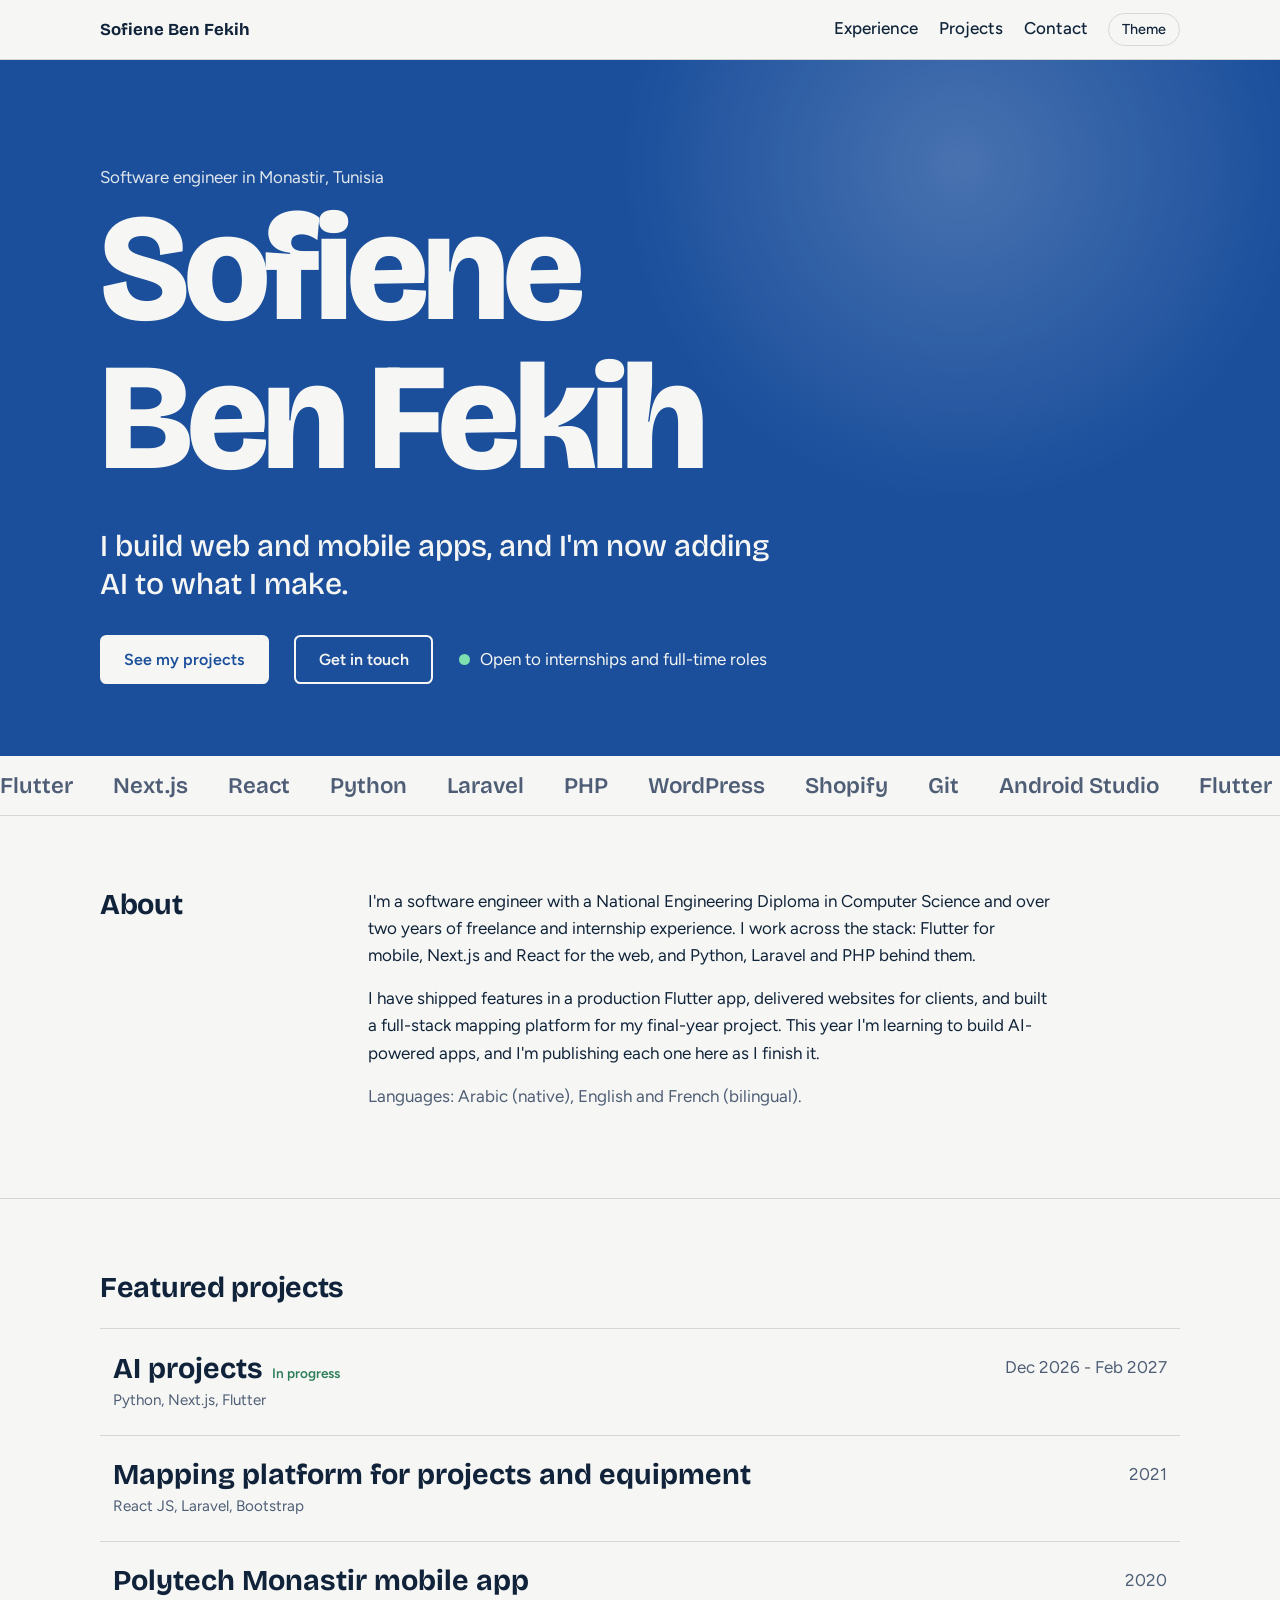
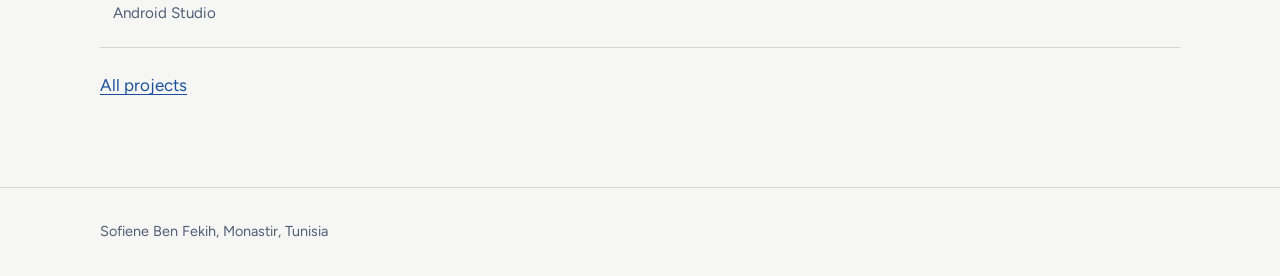
==== index.html @ e3798265 "portfolio v1" ====
<!DOCTYPE html><html lang="en"><head><title>Sofiene Ben Fekih - Software Engineer</title><meta name="description" content="Portfolio of Sofiene Ben Fekih, a software engineer in Monastir, Tunisia, building web and mobile apps with Flutter, Next.js, Python and Laravel."><meta charset="utf-8"><meta name="viewport" content="width=device-width,initial-scale=1"><link rel="icon" href="data:image/svg+xml,%3Csvg xmlns=%27http://www.w3.org/2000/svg%27 viewBox=%270 0 100 100%27%3E%3Crect width=%27100%27 height=%27100%27 rx=%2722%27 fill=%27%231B4F9C%27/%3E%3Ctext x=%2750%27 y=%2768%27 font-size=%2758%27 font-family=%27Arial%27 font-weight=%27700%27 text-anchor=%27middle%27 fill=%27white%27%3ES%3C/text%3E%3C/svg%3E"><link rel="preconnect" href="https://fonts.googleapis.com"><link rel="preconnect" href="https://fonts.gstatic.com" crossorigin><link href="https://fonts.googleapis.com/css2?family=Bricolage+Grotesque:opsz,wght@12..96,500;12..96,700;12..96,800&family=Figtree:wght@400;500;600&display=swap" rel="stylesheet"><link rel="stylesheet" href="assets/style.css"></head><body>
<header class="bar"><div class="wrap"><a class="brand" href="index.html">Sofiene Ben Fekih</a><nav aria-label="Main"><a href="experience.html">Experience</a><a href="projects.html">Projects</a><a href="contact.html">Contact</a><button id="theme" type="button">Theme</button></nav></div></header>
<main>
<div class="hero"><div class="wrap">
<p class="place">Software engineer in Monastir, Tunisia</p>
<h1 aria-label="Sofiene Ben Fekih"><span class="l"><span>Sofiene</span></span><span class="l"><span>Ben Fekih</span></span></h1>
<p class="lede">I build web and mobile apps, and I'm now adding AI to what I make.</p>
<div class="cta"><a class="btn" href="projects.html">See my projects</a><a class="btn o" href="contact.html">Get in touch</a><span class="status">Open to internships and full-time roles</span></div>
</div></div>
<div class="mq" id="mq" aria-hidden="true"></div>
<section><div class="wrap grid"><h2>About</h2><div class="measure">
<p>I'm a software engineer with a National Engineering Diploma in Computer Science and over two years of freelance and internship experience. I work across the stack: Flutter for mobile, Next.js and React for the web, and Python, Laravel and PHP behind them.</p>
<p>I have shipped features in a production Flutter app, delivered websites for clients, and built a full-stack mapping platform for my final-year project. This year I'm learning to build AI-powered apps, and I'm publishing each one here as I finish it.</p>
<p class="muted">Languages: Arabic (native), English and French (bilingual).</p></div></div></section>
<section><div class="wrap"><h2 style="margin-bottom:1.5rem">Featured projects</h2><div class="rows" id="featured"></div><p style="margin-top:1.5rem"><a href="projects.html">All projects</a></p></div></section>
</main>
<footer><div class="wrap">Sofiene Ben Fekih, Monastir, Tunisia</div></footer><script src="assets/data.js"></script><script src="assets/main.js"></script></body></html>
---- assets/style.css ----
:root{--paper:#F6F7F4;--ink:#10233A;--muted:#4F5E76;--line:#D3D9D2;--link:#1B4F9C;--blue:#1B4F9C;--on:#F6F7F4;--glass:rgba(246,247,244,.85);--row:#E9EEE9;--ok:#2E7D5B;--d:"Bricolage Grotesque","Segoe UI",system-ui,sans-serif;--b:"Figtree","Segoe UI",system-ui,sans-serif;color-scheme:light}
@media(prefers-color-scheme:dark){:root:not([data-theme=light]){--paper:#0C1726;--ink:#E8EDF4;--muted:#9BA9BF;--line:#223249;--link:#8FB5F2;--glass:rgba(12,23,38,.85);--row:#13233A;--ok:#5CC49A;color-scheme:dark}}
:root[data-theme=dark]{--paper:#0C1726;--ink:#E8EDF4;--muted:#9BA9BF;--line:#223249;--link:#8FB5F2;--glass:rgba(12,23,38,.85);--row:#13233A;--ok:#5CC49A;color-scheme:dark}
@view-transition{navigation:auto}
*,*::before,*::after{box-sizing:border-box}
html{scroll-behavior:smooth}
body{margin:0;background:var(--paper);color:var(--ink);font:400 1.0625rem/1.6 var(--b);-webkit-font-smoothing:antialiased}
a{color:var(--link);text-underline-offset:.2em}
:focus-visible{outline:3px solid var(--link);outline-offset:3px;border-radius:3px}
.hero :focus-visible{outline-color:var(--on)}
.wrap{width:min(1080px,100% - 2.5rem);margin-inline:auto}
p{margin:0 0 1rem}.muted{color:var(--muted)}.measure{max-width:62ch}
h1,h2,h3{font-family:var(--d);margin:0;line-height:1.15}
h2{font-size:1.8rem;font-weight:700;letter-spacing:-.01em}h3{font-size:1.25rem;font-weight:700}

/* bar */
.bar{position:sticky;top:0;z-index:5;background:var(--glass);backdrop-filter:blur(12px);border-bottom:1px solid var(--line);view-transition-name:bar}
.bar .wrap{display:flex;justify-content:space-between;align-items:center;gap:1rem;flex-wrap:wrap;padding-block:.8rem}
.brand{font:700 1.05rem var(--d);color:var(--ink);text-decoration:none}
.bar nav{display:flex;gap:1.3rem;align-items:center;flex-wrap:wrap;font-weight:500}
.bar nav a{color:var(--ink);text-decoration:none;border-bottom:2px solid transparent}
.bar nav a:hover,.bar nav a[aria-current]{border-bottom-color:var(--link)}
#theme{font:inherit;font-size:.9rem;color:var(--ink);background:none;border:1px solid var(--line);border-radius:2rem;padding:.25rem .8rem;cursor:pointer}
#theme:hover{border-color:var(--link)}

/* hero */
.hero{color:var(--on);background:radial-gradient(520px circle at var(--x,75%) var(--y,15%),rgba(255,255,255,.2),transparent 65%),var(--blue);padding-block:clamp(3rem,9vw,6.5rem) clamp(2.5rem,6vw,4.5rem)}
.hero a{color:var(--on)}
.hero .place{margin:0 0 .6rem;opacity:.9}
.hero h1{font-weight:800;font-size:clamp(3.2rem,12.5vw,9.5rem);line-height:.92;letter-spacing:-.035em}
.hero h1 .l{display:block;overflow:hidden;padding-bottom:.06em}
.hero h1 .l span{display:block;animation:rise .9s cubic-bezier(.2,.7,.2,1) both}
.hero h1 .l:nth-child(2) span{animation-delay:.12s}
@keyframes rise{from{transform:translateY(105%)}}
.sub h1{font-size:clamp(2.6rem,8vw,5.5rem);font-weight:800;letter-spacing:-.03em}
.lede{max-width:34ch;margin:1.8rem 0 0;font:500 clamp(1.3rem,3vw,1.9rem)/1.25 var(--d)}
.cta{display:flex;flex-wrap:wrap;align-items:center;gap:1rem 1.6rem;margin-top:2rem}
.btn{display:inline-block;font:600 1rem var(--b);padding:.8rem 1.4rem;border-radius:.4rem;text-decoration:none;cursor:pointer;border:2px solid var(--on);background:var(--on);color:var(--blue)!important}
.btn.o{background:none;color:var(--on)!important}
.btn:hover{transform:translateY(-2px)}.btn{transition:transform .15s}
.status{display:flex;align-items:center;gap:.6rem}
.status::before{content:"";width:.7rem;height:.7rem;border-radius:50%;background:#7EE0B0}

/* marquee */
.mq{overflow:hidden;border-bottom:1px solid var(--line);padding:1rem 0;font:600 1.4rem var(--d);color:var(--muted)}
.mq div{display:flex;gap:2.5rem;width:max-content;animation:mq 34s linear infinite}
.mq:hover div{animation-play-state:paused}
@keyframes mq{to{transform:translateX(-50%)}}

/* sections */
section{padding-block:clamp(2.5rem,6vw,4.5rem);border-bottom:1px solid var(--line)}
.grid{display:grid;grid-template-columns:minmax(0,220px) minmax(0,1fr);gap:1.5rem 3rem}
.tl{border-left:2px solid var(--line);padding-left:1.6rem;margin-left:.4rem}
.tl article{position:relative;padding-bottom:2rem}.tl article:last-child{padding-bottom:0}
.tl article::before{content:"";position:absolute;left:calc(-1.6rem - 7px);top:.5rem;width:12px;height:12px;border-radius:50%;background:var(--blue);border:2px solid var(--paper)}
.tl .when{color:var(--muted);font-size:.92rem}.tl p{margin:.3rem 0 0;max-width:62ch}
dl{margin:0}.sk div{display:grid;grid-template-columns:minmax(0,160px) 1fr;gap:.2rem 2rem;padding-block:.8rem;border-top:1px solid var(--line)}
.sk div:first-child{border-top:0;padding-top:0}.sk dt{font-weight:600}.sk dd{margin:0}

/* project rows */
.filters{display:flex;flex-wrap:wrap;gap:.6rem;margin-bottom:1.5rem}
.chip{font:500 .95rem var(--b);color:var(--ink);background:none;border:1px solid var(--line);border-radius:2rem;padding:.4rem 1rem;cursor:pointer}
.chip[aria-pressed=true]{background:var(--blue);border-color:var(--blue);color:#fff}
.rows{border-top:1px solid var(--line)}
.row{display:grid;grid-template-columns:minmax(0,1fr) auto;gap:.2rem 1.5rem;width:100%;padding:1.4rem .8rem;text-align:left;font:inherit;color:inherit;text-decoration:none;background:none;border:0;border-bottom:1px solid var(--line);cursor:pointer;transition:background .2s,padding .2s}
.row:hover{background:var(--row);padding-left:1.4rem}
.row h3{font-size:clamp(1.3rem,3vw,1.8rem)}.row .t{color:var(--muted);font-size:.95rem;grid-column:1}.row .y{grid-row:1;grid-column:2;color:var(--muted);align-self:center}
.badge{font:600 .85rem var(--b);color:var(--ok);margin-left:.6rem}
dialog{width:min(640px,100% - 2rem);max-height:88vh;border:1px solid var(--line);border-radius:.8rem;background:var(--paper);color:var(--ink);padding:1.8rem}
dialog[open]{animation:pop .25s ease-out}dialog::backdrop{background:rgba(5,12,22,.6);backdrop-filter:blur(3px)}
@keyframes pop{from{opacity:0;transform:translateY(14px) scale(.98)}}
dialog ul{padding-left:1.2rem;margin:1rem 0}dialog li{margin-bottom:.4rem}
.x{float:right;font:inherit;background:none;border:1px solid var(--line);color:var(--ink);border-radius:2rem;padding:.2rem .9rem;cursor:pointer}

/* contact */
.mail{display:inline-block;font:800 clamp(1.5rem,5vw,3rem)/1.1 var(--d);letter-spacing:-.02em;word-break:break-all}
.copy{margin-left:.8rem;font:500 .95rem var(--b);color:var(--link);background:none;border:1px solid var(--line);border-radius:2rem;padding:.3rem .9rem;cursor:pointer}
form{display:grid;gap:1rem;max-width:34rem;margin-top:2rem}
label{display:grid;gap:.3rem;font-weight:600}
input,textarea{font:inherit;color:var(--ink);background:var(--row);border:1px solid var(--line);border-radius:.4rem;padding:.7rem .9rem}
.go{justify-self:start;background:var(--blue);border-color:var(--blue);color:#fff!important}
footer{padding-block:2rem;color:var(--muted);font-size:.9rem}

@media(max-width:760px){.grid,.sk div{grid-template-columns:1fr}.grid{gap:1.2rem}}
@media(prefers-reduced-motion:reduce){*{animation:none!important;transition:none!important}html{scroll-behavior:auto}}
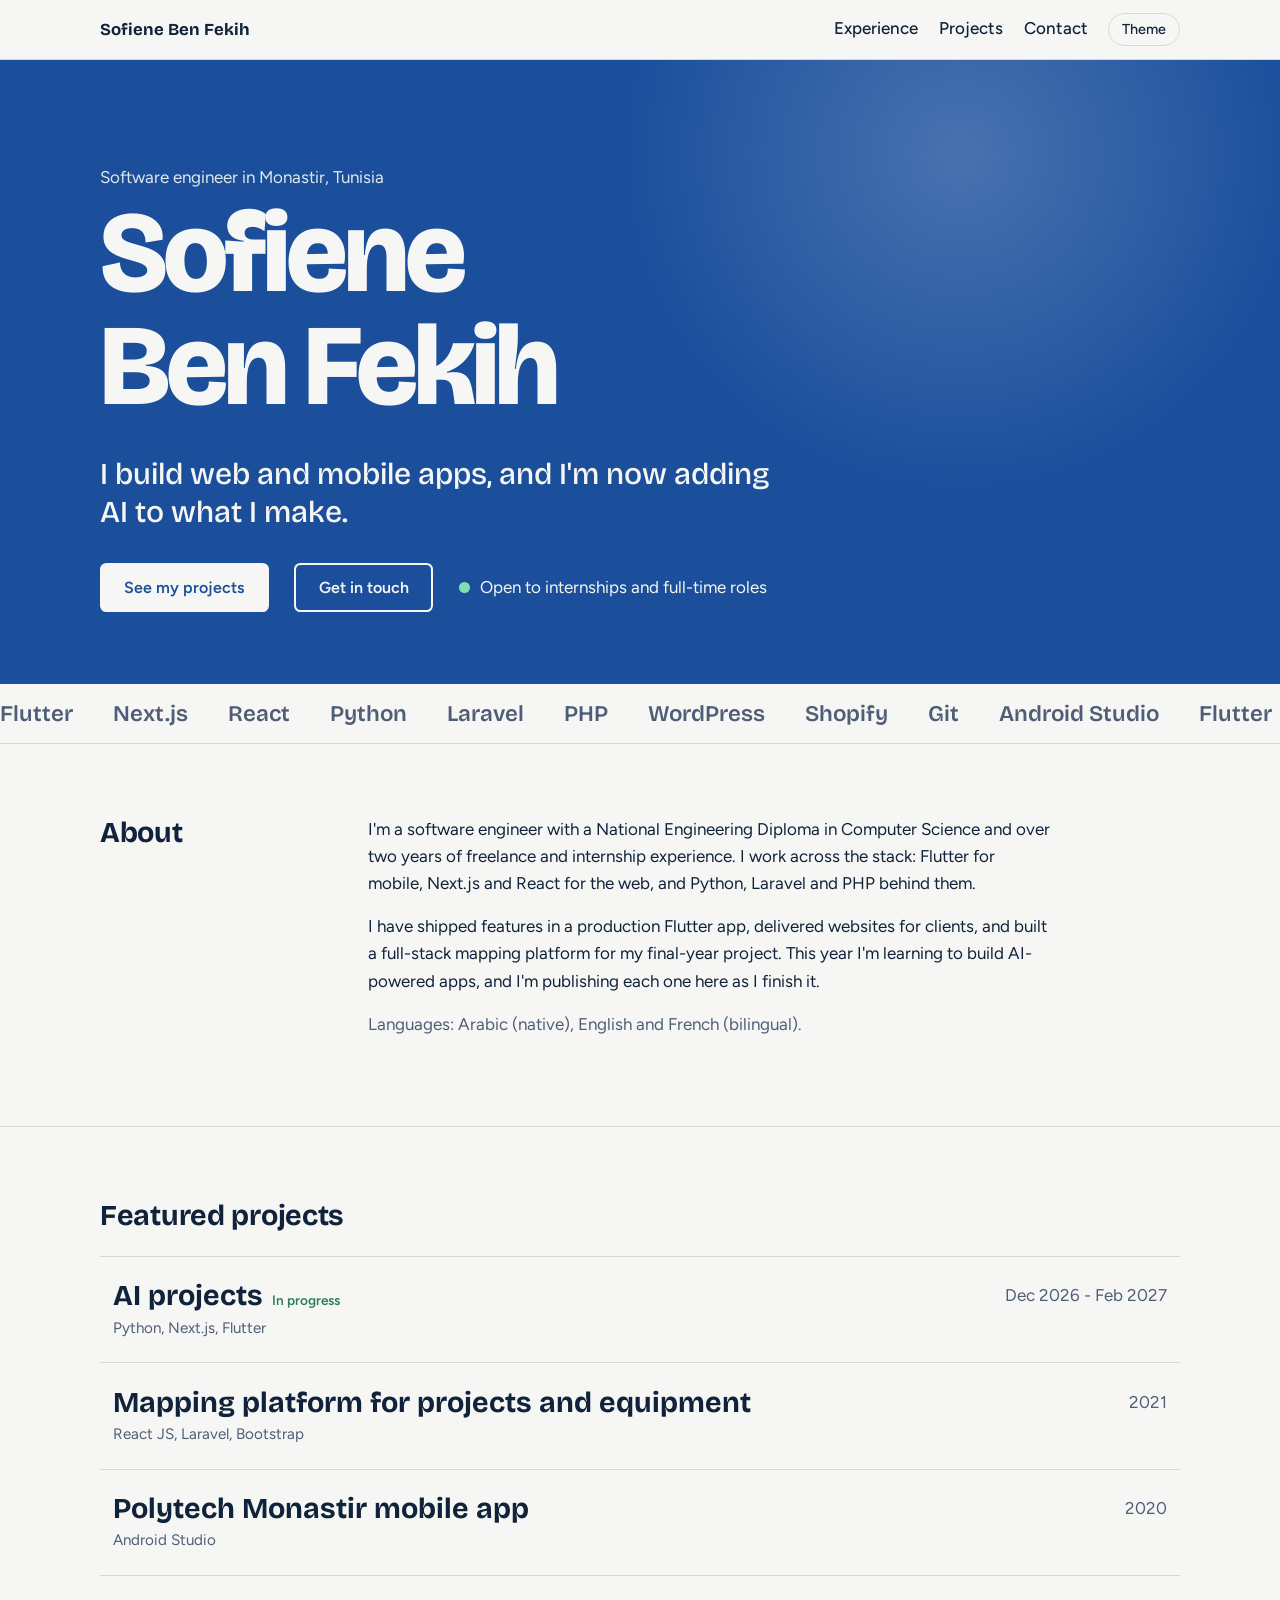
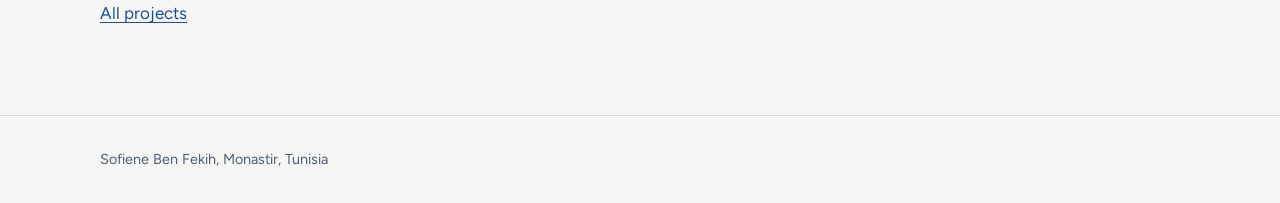
==== commit b7f61b37: "portfolio v2" ====
--- a/index.html
+++ b/index.html
@@ -1,11 +1,13 @@
 <!DOCTYPE html><html lang="en"><head><title>Sofiene Ben Fekih - Software Engineer</title><meta name="description" content="Portfolio of Sofiene Ben Fekih, a software engineer in Monastir, Tunisia, building web and mobile apps with Flutter, Next.js, Python and Laravel."><meta charset="utf-8"><meta name="viewport" content="width=device-width,initial-scale=1"><link rel="icon" href="data:image/svg+xml,%3Csvg xmlns=%27http://www.w3.org/2000/svg%27 viewBox=%270 0 100 100%27%3E%3Crect width=%27100%27 height=%27100%27 rx=%2722%27 fill=%27%231B4F9C%27/%3E%3Ctext x=%2750%27 y=%2768%27 font-size=%2758%27 font-family=%27Arial%27 font-weight=%27700%27 text-anchor=%27middle%27 fill=%27white%27%3ES%3C/text%3E%3C/svg%3E"><link rel="preconnect" href="https://fonts.googleapis.com"><link rel="preconnect" href="https://fonts.gstatic.com" crossorigin><link href="https://fonts.googleapis.com/css2?family=Bricolage+Grotesque:opsz,wght@12..96,500;12..96,700;12..96,800&family=Figtree:wght@400;500;600&display=swap" rel="stylesheet"><link rel="stylesheet" href="assets/style.css"></head><body>
 <header class="bar"><div class="wrap"><a class="brand" href="index.html">Sofiene Ben Fekih</a><nav aria-label="Main"><a href="experience.html">Experience</a><a href="projects.html">Projects</a><a href="contact.html">Contact</a><button id="theme" type="button">Theme</button></nav></div></header>
 <main>
-<div class="hero"><div class="wrap">
+<div class="hero home"><div class="wrap hero-in"><div>
 <p class="place">Software engineer in Monastir, Tunisia</p>
 <h1 aria-label="Sofiene Ben Fekih"><span class="l"><span>Sofiene</span></span><span class="l"><span>Ben Fekih</span></span></h1>
 <p class="lede">I build web and mobile apps, and I'm now adding AI to what I make.</p>
 <div class="cta"><a class="btn" href="projects.html">See my projects</a><a class="btn o" href="contact.html">Get in touch</a><span class="status">Open to internships and full-time roles</span></div>
+</div>
+<figure class="pic"><img src="assets/me.jpg" width="600" height="750" alt="Portrait of Sofiene Ben Fekih" fetchpriority="high" onerror="this.closest('.pic').remove()"></figure>
 </div></div>
 <div class="mq" id="mq" aria-hidden="true"></div>
 <section><div class="wrap grid"><h2>About</h2><div class="measure">
--- a/assets/style.css
+++ b/assets/style.css
@@ -81,5 +81,12 @@
 .go{justify-self:start;background:var(--blue);border-color:var(--blue);color:#fff!important}
 footer{padding-block:2rem;color:var(--muted);font-size:.9rem}
 
+
+/* portrait */
+.hero-in{display:grid;grid-template-columns:minmax(0,1fr) auto;gap:2rem 3rem;align-items:end}
+.home h1{font-size:clamp(3rem,9.5vw,7.2rem)}
+.pic{margin:0;width:clamp(200px,26vw,300px);aspect-ratio:4/5;border-radius:999px 999px 1rem 1rem;overflow:hidden;border:3px solid rgba(255,255,255,.55);background:rgba(255,255,255,.12)}
+.pic img{display:block;width:100%;height:100%;object-fit:cover;object-position:center top}
+@media(max-width:860px){.hero-in{grid-template-columns:1fr}.pic{width:190px;order:-1}}
 @media(max-width:760px){.grid,.sk div{grid-template-columns:1fr}.grid{gap:1.2rem}}
 @media(prefers-reduced-motion:reduce){*{animation:none!important;transition:none!important}html{scroll-behavior:auto}}
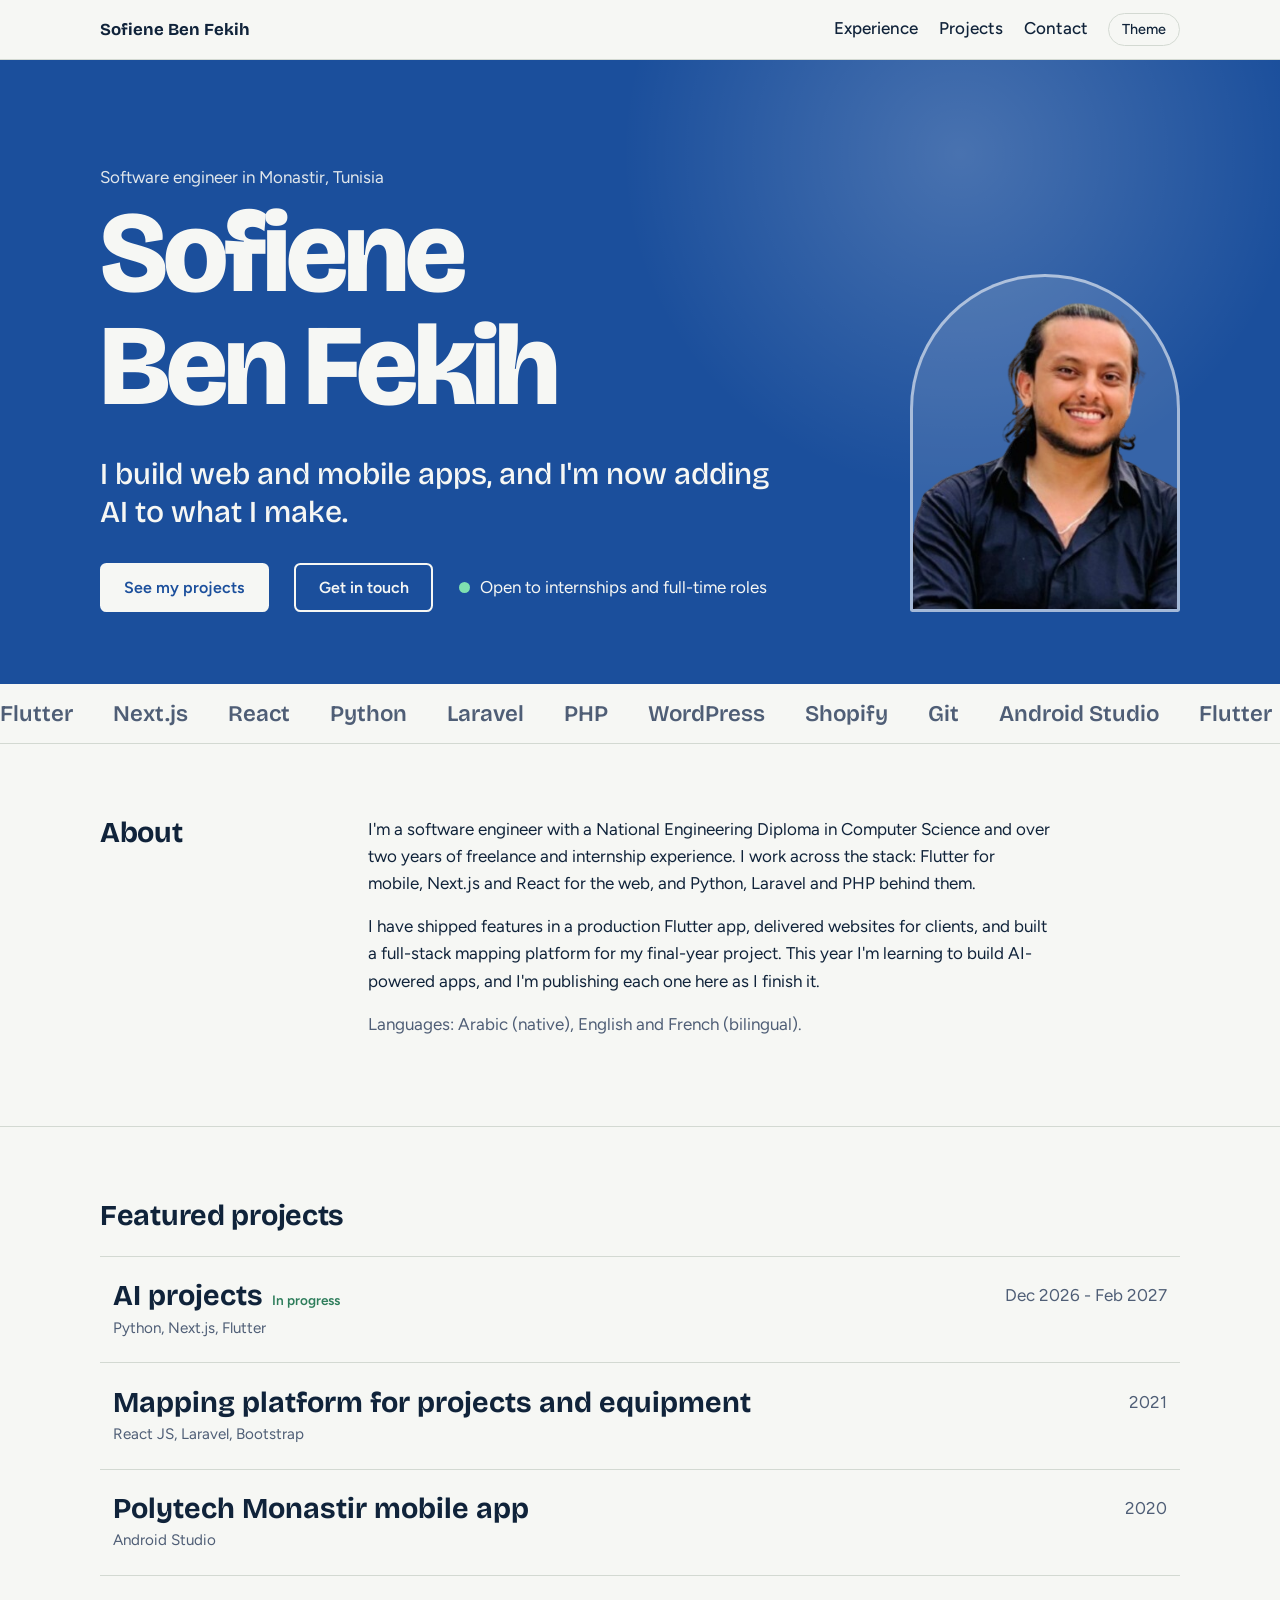
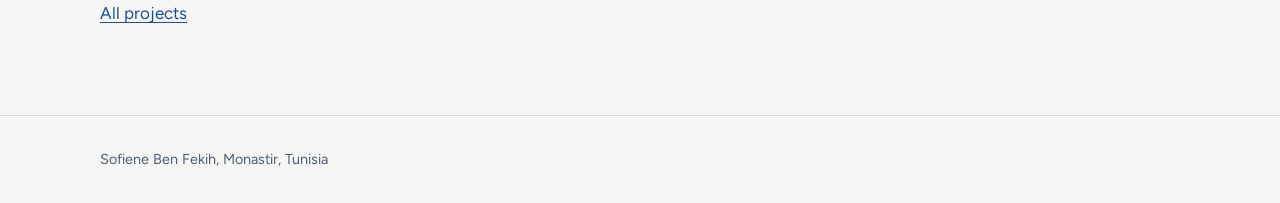
==== commit 6811590b: "fixed image" ====
--- a/index.html
+++ b/index.html
@@ -7,7 +7,7 @@
 <p class="lede">I build web and mobile apps, and I'm now adding AI to what I make.</p>
 <div class="cta"><a class="btn" href="projects.html">See my projects</a><a class="btn o" href="contact.html">Get in touch</a><span class="status">Open to internships and full-time roles</span></div>
 </div>
-<figure class="pic"><img src="assets/me.jpg" width="600" height="750" alt="Portrait of Sofiene Ben Fekih" fetchpriority="high" onerror="this.closest('.pic').remove()"></figure>
+<figure class="pic"><img src="assets/me.png" width="600" height="750" alt="Portrait of Sofiene Ben Fekih" fetchpriority="high" onerror="this.closest('.pic').remove()"></figure>
 </div></div>
 <div class="mq" id="mq" aria-hidden="true"></div>
 <section><div class="wrap grid"><h2>About</h2><div class="measure">
--- a/assets/style.css
+++ b/assets/style.css
@@ -85,7 +85,7 @@
 /* portrait */
 .hero-in{display:grid;grid-template-columns:minmax(0,1fr) auto;gap:2rem 3rem;align-items:end}
 .home h1{font-size:clamp(3rem,9.5vw,7.2rem)}
-.pic{margin:0;width:clamp(200px,26vw,300px);aspect-ratio:4/5;border-radius:999px 999px 1rem 1rem;overflow:hidden;border:3px solid rgba(255,255,255,.55);background:rgba(255,255,255,.12)}
+.pic{margin:0;width:clamp(200px,26vw,270px);aspect-ratio:4/5;border-radius:999px 999px 1rem 1rem;overflow:hidden;border:3px solid rgba(255,255,255,.55);background:rgba(255,255,255,.12)}
 .pic img{display:block;width:100%;height:100%;object-fit:cover;object-position:center top}
 @media(max-width:860px){.hero-in{grid-template-columns:1fr}.pic{width:190px;order:-1}}
 @media(max-width:760px){.grid,.sk div{grid-template-columns:1fr}.grid{gap:1.2rem}}
